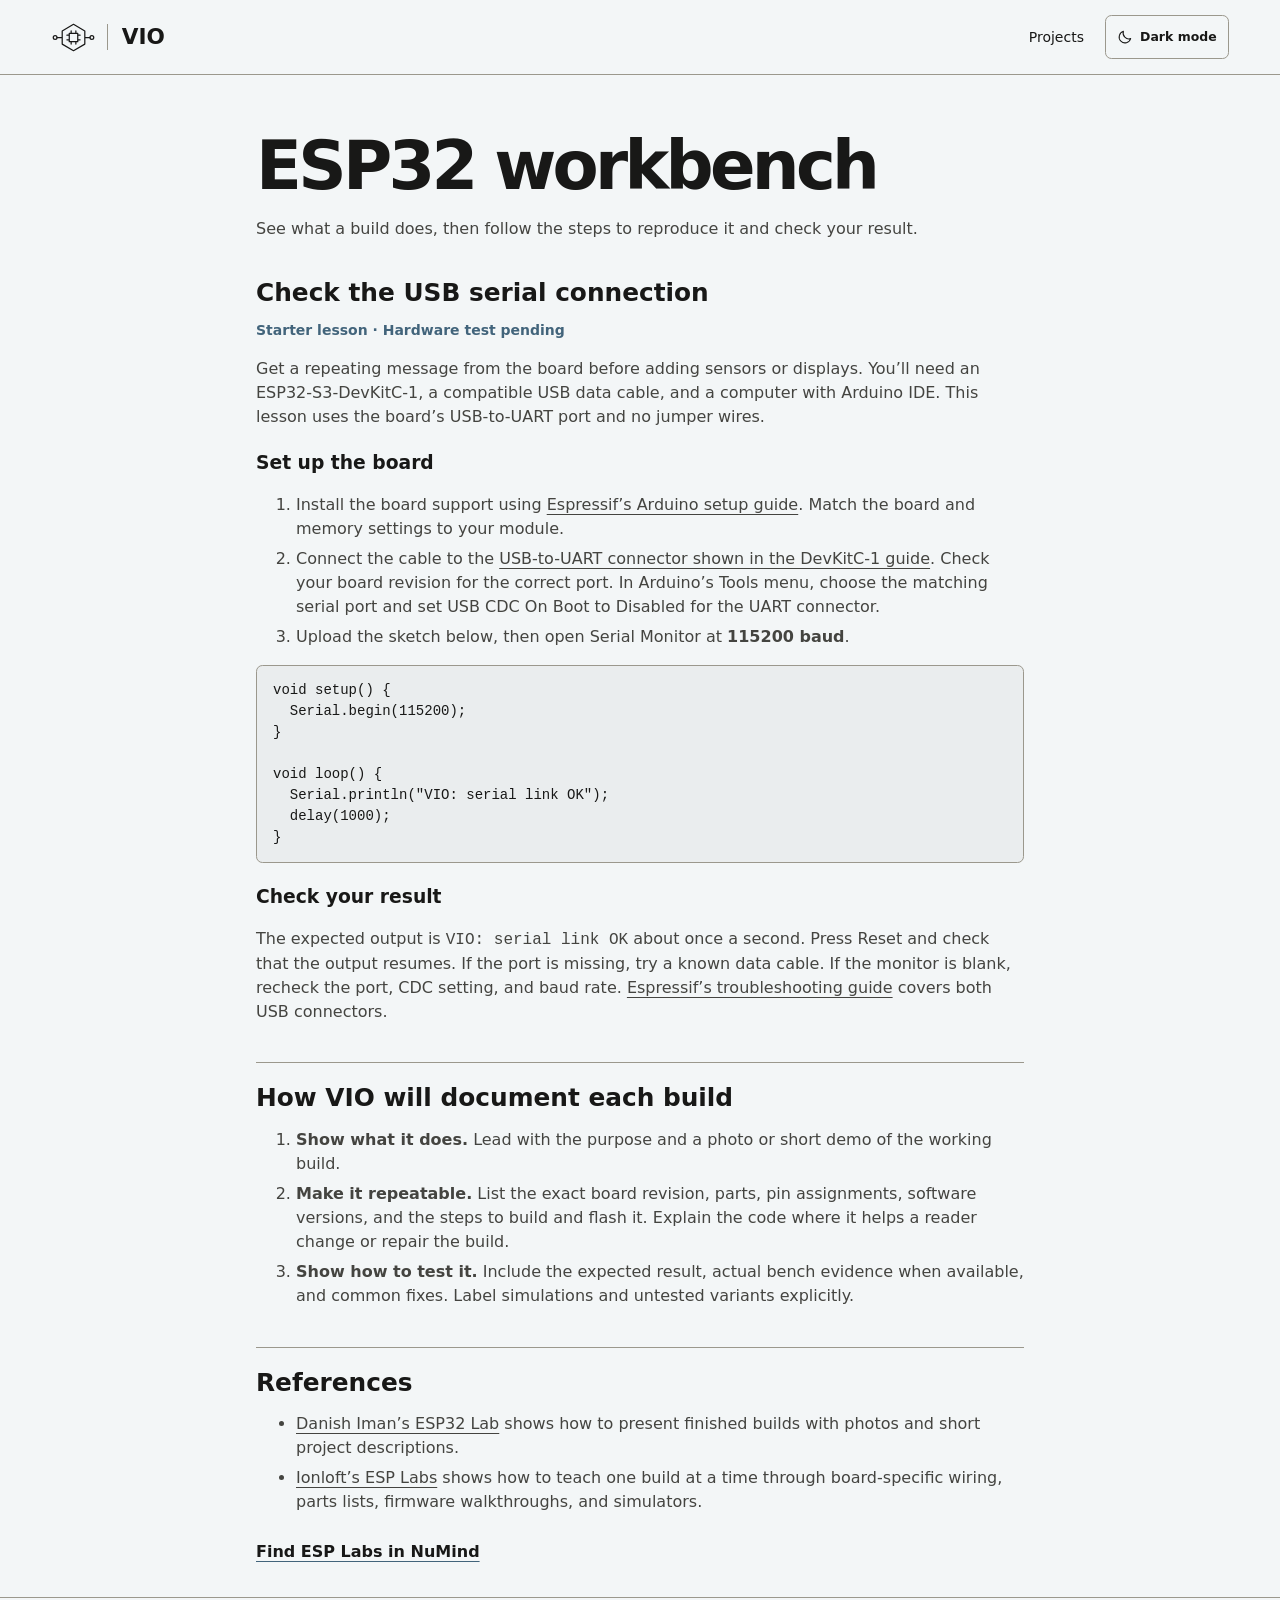
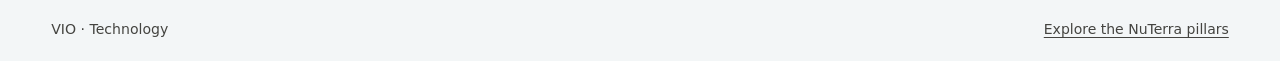
==== esp32.html @ 2448d749 "Publish VIO ESP32 workbench and serial starter lesson" ====
<!doctype html>
<html lang="en" class="vio">
<head>
  <meta charset="utf-8">
  <meta name="viewport" content="width=device-width, initial-scale=1">
  <title>ESP32 Workbench | VIO</title>
  <meta name="description" content="Start with a USB serial lesson for the ESP32-S3 and see how VIO documents hardware builds so others can reproduce them.">
  <link rel="canonical" href="https://deusordo.github.io/VIO/esp32.html">
  <link rel="icon" type="image/svg+xml" href="./favicon.svg">
  <meta property="og:type" content="website">
  <meta property="og:title" content="ESP32 Workbench | VIO">
  <meta property="og:description" content="A USB serial starter lesson and VIO’s format for documenting ESP32 builds.">
  <meta property="og:url" content="https://deusordo.github.io/VIO/esp32.html">
  <meta name="theme-color" content="#f3f6f7">
  <script src="./theme.js"></script>
  <link rel="stylesheet" href="./styles.css?v=esp32-workbench">
</head>
<body>
  <a class="skip" href="#content">Skip to content</a>
  <header class="site-header">
    <div class="wrap header-inner">
      <a class="identity" href="./"><span class="mark" aria-hidden="true"></span><span class="identity-name">VIO</span></a>
      <nav class="header-links" aria-label="Main navigation">
        <a href="./#project">Projects</a>
        <button class="theme-toggle" data-theme-toggle type="button" hidden>
          <svg class="theme-sun" viewBox="0 0 24 24" aria-hidden="true"><circle cx="12" cy="12" r="4"/><path d="M12 2v2m0 16v2M2 12h2m16 0h2M4.93 4.93l1.41 1.41m11.32 11.32 1.41 1.41m0-14.14-1.41 1.41M6.34 17.66l-1.41 1.41"/></svg>
          <svg class="theme-moon" viewBox="0 0 24 24" aria-hidden="true"><path d="M20.5 14.4A8.7 8.7 0 0 1 9.6 3.5 8.8 8.8 0 1 0 20.5 14.4Z"/></svg>
          <span data-theme-label>Theme</span>
        </button>
      </nav>
    </div>
  </header>
  <main class="wrap lab-guide" id="content" tabindex="-1">
    <h1>ESP32 workbench</h1>
    <p>See what a build does, then follow the steps to reproduce it and check your result.</p>

    <section class="work-section" id="serial-check" aria-labelledby="serial-heading">
      <h2 class="section-title" id="serial-heading">Check the USB serial connection</h2>
      <p class="lab-status">Starter lesson · Hardware test pending</p>
      <p>Get a repeating message from the board before adding sensors or displays. You’ll need an ESP32-S3-DevKitC-1, a compatible USB data cable, and a computer with Arduino IDE. This lesson uses the board’s USB-to-UART port and no jumper wires.</p>
      <h3>Set up the board</h3>
      <ol>
        <li>Install the board support using <a href="https://docs.espressif.com/projects/arduino-esp32/en/latest/installing.html">Espressif’s Arduino setup guide</a>. Match the board and memory settings to your module.</li>
        <li>Connect the cable to the <a href="https://docs.espressif.com/projects/esp-dev-kits/en/latest/esp32s3/esp32-s3-devkitc-1/user_guide_v1.1.html">USB-to-UART connector shown in the DevKitC-1 guide</a>. Check your board revision for the correct port. In Arduino’s Tools menu, choose the matching serial port and set USB CDC On Boot to Disabled for the UART connector.</li>
        <li>Upload the sketch below, then open Serial Monitor at <strong>115200 baud</strong>.</li>
      </ol>
      <pre tabindex="0" aria-label="Arduino sketch"><code id="serial-sketch">void setup() {
  Serial.begin(115200);
}

void loop() {
  Serial.println("VIO: serial link OK");
  delay(1000);
}</code></pre>
      <h3>Check your result</h3>
      <p>The expected output is <code>VIO: serial link OK</code> about once a second. Press Reset and check that the output resumes. If the port is missing, try a known data cable. If the monitor is blank, recheck the port, CDC setting, and baud rate. <a href="https://docs.espressif.com/projects/arduino-esp32/en/latest/troubleshooting.html">Espressif’s troubleshooting guide</a> covers both USB connectors.</p>
    </section>

    <section class="work-section" id="project-format" aria-labelledby="format-heading">
      <h2 class="section-title" id="format-heading">How VIO will document each build</h2>
      <ol>
        <li><strong>Show what it does.</strong> Lead with the purpose and a photo or short demo of the working build.</li>
        <li><strong>Make it repeatable.</strong> List the exact board revision, parts, pin assignments, software versions, and the steps to build and flash it. Explain the code where it helps a reader change or repair the build.</li>
        <li><strong>Show how to test it.</strong> Include the expected result, actual bench evidence when available, and common fixes. Label simulations and untested variants explicitly.</li>
      </ol>
    </section>

    <section class="work-section" aria-labelledby="inspiration-heading">
      <h2 class="section-title" id="inspiration-heading">References</h2>
      <ul>
        <li><a href="https://dimport.vercel.app/">Danish Iman’s ESP32 Lab</a> shows how to present finished builds with photos and short project descriptions.</li>
        <li><a href="https://ionloft.com/esp-labs/#/?lang=en">Ionloft’s ESP Labs</a> shows how to teach one build at a time through board-specific wiring, parts lists, firmware walkthroughs, and simulators.</li>
      </ul>
      <a class="work-link" href="../Numind/#esp-labs">Find ESP Labs in NuMind</a>
    </section>
  </main>
  <footer class="site-footer">
    <div class="wrap footer-inner">
      <p>VIO · Technology</p>
      <a href="../NuTerra/#ecosystem">Explore the NuTerra pillars</a>
    </div>
  </footer>
</body>
</html>
---- styles.css ----
*, *::before, *::after { box-sizing: border-box; }
:root {
  color-scheme: light dark;
  --paper: light-dark(var(--day), var(--night));
  --ink: light-dark(#181817, #f4f3f0);
  --muted: light-dark(#444440, #c1c3c4);
  --rule: light-dark(#9b988d, #777a7b);
  --accent: light-dark(var(--accent-day), var(--accent-night));
  --theme-outline: var(--rule);
  --theme-hover: light-dark(#00000009, #ffffff12);
  --serif: Georgia, 'Times New Roman', serif;
  --sans: system-ui, -apple-system, sans-serif;
  --heading: var(--serif);
  --copy: var(--serif);
  background: var(--paper);
  color: var(--ink);
  font: 1rem/1.5 var(--sans);
}
:root[data-theme="light"] { color-scheme: light; }
:root[data-theme="dark"] { color-scheme: dark; }
:root.vatra { --day: #f7f2e9; --night: #191613; --accent-day: #716939; --accent-night: #b6a873; }
:root.numind { --day: #f7f5f9; --night: #19171f; --accent-day: #75608e; --accent-night: #bda9d1; }
:root.vio { --day: #f3f6f7; --night: #121419; --accent-day: #42647b; --accent-night: #a0b9cb; --heading: var(--sans); --copy: var(--sans); }
body { display: flex; flex-direction: column; min-height: 100svh; margin: 0; }
.wrap { width: min(100% - clamp(2rem, 8vw, 8rem), 75rem); margin-inline: auto; }
a { color: inherit; text-underline-offset: .24em; }
a:focus-visible { outline: 2px solid currentColor; outline-offset: 4px; }
.skip { position: absolute; z-index: 1; inset: .5rem auto auto 1rem; padding: .65rem; background: var(--paper); transform: translateY(-160%); }
.skip:focus { transform: none; }
.site-header { border-bottom: 1px solid var(--rule); }
.header-inner, .footer-inner { display: flex; justify-content: space-between; align-items: center; flex-wrap: wrap; gap: .6rem 1.25rem; }
.header-inner { min-height: 4.65rem; padding-block: .4rem; }
.identity { display: inline-flex; align-items: center; gap: .7rem; width: fit-content; font: 650 1.35rem/1.2 var(--heading); text-decoration: none; }
.mark { display: block; flex: none; background: currentColor; mask: url('./mark.svg') center / contain no-repeat; }
.identity .mark { width: 2.8rem; height: 2.8rem; }
.identity-name { border-inline-start: 1px solid var(--rule); padding-inline-start: .85rem; }
.header-links { display: flex; align-items: center; flex-wrap: wrap; gap: .25rem 1.3rem; }
.header-links a, .footer-inner a { display: inline-flex; align-items: center; min-height: 2.75rem; font-size: .875rem; }
.header-links a { text-decoration: none; }
.header-links a:hover { text-decoration: underline; }
main { flex: 1; }
.hero { display: grid; grid-template-columns: minmax(0, 1fr) minmax(12rem, .56fr); align-items: center; gap: clamp(2rem, 5vw, 6rem); padding-block: clamp(2.2rem, 5.5vw, 6rem) clamp(1.9rem, 4vw, 4rem); }
h1, h2 { margin: 0; font-family: var(--heading); line-height: 1.05; }
h1 { font-size: clamp(3.9rem, 9vw, 8rem); font-weight: 600; letter-spacing: -.055em; }
.vio h1 { font-weight: 750; }
.tagline { margin: .55rem 0 .65rem; font: 500 clamp(1.45rem, 3vw, 2.2rem)/1.18 var(--copy); text-wrap: balance; }
.summary { max-width: 38rem; margin: 0; color: var(--muted); font-size: clamp(.98rem, 1.4vw, 1.125rem); }
.hero-mark { width: min(100%, 21rem); aspect-ratio: 1; margin-inline: auto; }
.numind .hero-mark { width: min(100%, 19rem); }
.focus { display: grid; grid-template-columns: repeat(3, minmax(0, 1fr)); margin: 0 0 clamp(2rem, 5vw, 4rem); padding: 1.35rem 0; border-block: 1px solid var(--rule); list-style: none; }
.focus li { padding-inline: clamp(.8rem, 2.5vw, 2rem); }
.focus li:first-child { padding-inline-start: 0; }
.focus li + li { border-inline-start: 1px solid var(--rule); }
.focus p { margin: .45rem 0 0; color: var(--muted); font-size: .97rem; }
.site-footer { border-top: 1px solid var(--rule); color: var(--muted); }
.footer-inner { min-height: 4rem; }
.footer-inner p { font-size: .88rem; }
@media (max-width: 620px) {
  .header-inner { gap: 0; }
  .identity { min-height: 2.75rem; }
  .header-links { gap: .2rem 1rem; }
  .header-links a { min-height: 2.4rem; }
  .hero { grid-template-columns: minmax(0, 1fr); gap: .35rem; }
  .hero-mark, .numind .hero-mark { width: min(58%, 12rem); }
  .focus { grid-template-columns: minmax(0, 1fr); padding: 0; }
  .focus li { padding: .95rem 0; }
  .focus li + li { border-inline-start: 0; border-top: 1px solid var(--rule); }
}

.theme-toggle {
  display: inline-flex;
  align-items: center;
  justify-content: center;
  gap: .45rem;
  flex: none;
  min-height: 2.75rem;
  padding: .35rem .7rem;
  border: 1px solid var(--theme-outline);
  border-radius: .4rem;
  color: inherit;
  background: transparent;
  font: 600 .78rem/1.2 system-ui, sans-serif;
  white-space: nowrap;
  cursor: pointer;
}
.theme-toggle[hidden], .theme-sun, :root[data-theme="dark"] .theme-moon { display: none; }
:root[data-theme="dark"] .theme-sun { display: block; }
.theme-toggle svg { width: 1rem; height: 1rem; fill: none; stroke: currentColor; stroke-width: 1.55; stroke-linecap: round; stroke-linejoin: round; }
.theme-toggle:hover { background: var(--theme-hover); }
.theme-toggle:focus-visible { outline: 2px solid currentColor; outline-offset: 3px; }

.work-link { display: inline-flex; align-items: center; gap: .45rem; min-height: 2.75rem; font-weight: 650; width: fit-content; text-decoration-color: var(--accent); }
.work-link svg { width: 1rem; height: 1rem; flex: none; fill: none; stroke: currentColor; stroke-width: 1.5; stroke-linecap: round; stroke-linejoin: round; }
.work-link:hover { text-decoration-color: currentColor; }
.hero-links, .project-links { display: flex; flex-wrap: wrap; gap: 0 1.2rem; margin-block-start: .55rem; }
.section-title { margin-block-end: .8rem; font-size: clamp(1.25rem, 2.3vw, 1.55rem); font-weight: 650; }
.focus { margin-block-end: 0; }
.focus h3 { margin: 0; font: 650 clamp(1.15rem, 2vw, 1.48rem)/1.2 var(--heading); }
html { scroll-padding-block-start: 1rem; }
.work-section { border-block-end: 1px solid var(--rule); padding-block: clamp(1.4rem, 3vw, 2.2rem); }
.work-section:last-child { border-block-end: 0; }
.project-grid { display: grid; grid-template-columns: repeat(2, minmax(0, 1fr)); column-gap: clamp(1.2rem, 3.5vw, 3rem); }
.project-story + .project-story { border-inline-start: 1px solid var(--rule); padding-inline-start: clamp(1.2rem, 3.5vw, 3rem); }
.project-story .project-stage { margin: 0 0 .3rem; color: var(--accent); font-size: .85rem; font-weight: 650; }
.project-story h3 { margin: 0; font: 650 clamp(1.12rem, 2vw, 1.35rem)/1.25 var(--heading); }
.project-story p { color: var(--muted); margin: .55rem 0 0; }
.reference-list, .question-list { display: grid; margin: 0; gap: 1rem clamp(1.2rem, 3.5vw, 3rem); }
.reference-list { grid-template-columns: repeat(3, minmax(0, 1fr)); }
.question-list { grid-template-columns: repeat(2, minmax(0, 1fr)); margin-block: 1.1rem .75rem; }
.question-list dt { font-weight: 650; }
.reference-list dd, .question-list dd { margin: .25rem 0 0; color: var(--muted); }
.lab-guide { width: min(100% - clamp(2rem, 8vw, 8rem), 48rem); padding-block-start: clamp(1.6rem, 5vw, 3rem); }
.lab-guide h1 { font-size: clamp(2.15rem, 6.8vw, 4.2rem); margin-block: .45rem .7rem; }
.lab-guide .work-section { padding-block: 1.4rem; }
.lab-guide p, .lab-guide li { color: var(--muted); }
.lab-guide h3 { margin-block: 1.25rem .4rem; }
.lab-guide li + li { margin-block-start: .4rem; }
.lab-guide pre { overflow-x: auto; margin-block: .75rem; padding: .85rem 1rem; background: var(--theme-hover); border: 1px solid var(--rule); border-radius: .4rem; font-size: .875rem; }
.lab-guide pre:focus-visible { outline: 2px solid currentColor; outline-offset: 3px; }
.lab-guide .lab-status { font-size: .875rem; font-weight: 650; color: var(--accent); }
@media (max-width: 620px) {
  .header-inner { gap: .25rem .65rem; }
  .header-links { gap: .2rem .65rem; }
  .hero { position: relative; padding-block: 1.8rem 1.65rem; }
  .hero h1 { padding-inline-end: 4.5rem; font-size: clamp(3rem, 12.2vw, 4.35rem); }
  .hero-mark, .numind .hero-mark { position: absolute; inset: 1.45rem 0 auto auto; width: clamp(3.8rem, 16vw, 5rem); }
  .project-grid, .reference-list, .question-list { grid-template-columns: minmax(0, 1fr); }
  .project-story + .project-story { border-inline-start: 0; border-block-start: 1px solid var(--rule); margin-block-start: 1rem; padding: 1rem 0 0; }
}
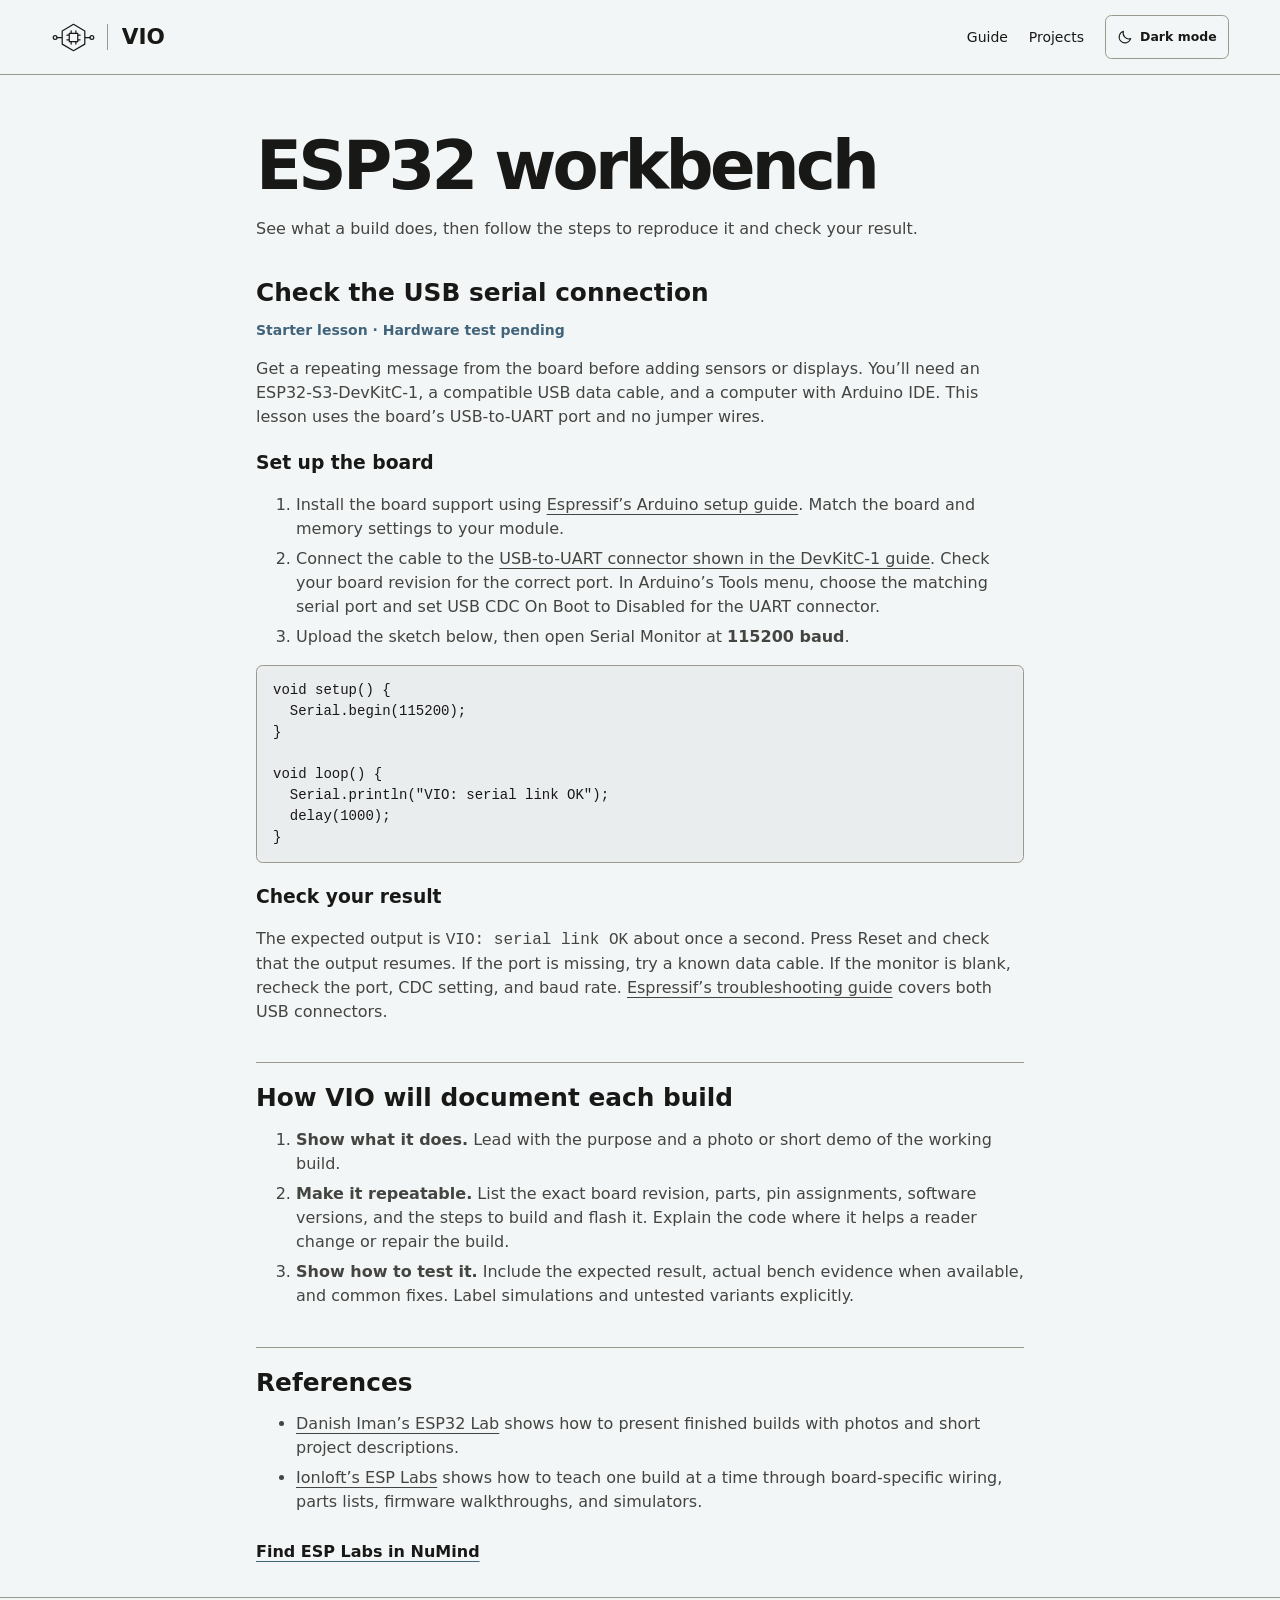
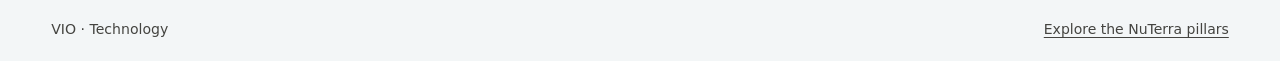
==== commit dc22f114: "Publish VIO ESP32 build and verification guide" ====
--- a/esp32.html
+++ b/esp32.html
@@ -21,7 +21,8 @@
     <div class="wrap header-inner">
       <a class="identity" href="./"><span class="mark" aria-hidden="true"></span><span class="identity-name">VIO</span></a>
       <nav class="header-links" aria-label="Main navigation">
-        <a href="./#project">Projects</a>
+        <a href="./guide.html">Guide</a>
+        <a href="./details.html#project">Projects</a>
         <button class="theme-toggle" data-theme-toggle type="button" hidden>
           <svg class="theme-sun" viewBox="0 0 24 24" aria-hidden="true"><circle cx="12" cy="12" r="4"/><path d="M12 2v2m0 16v2M2 12h2m16 0h2M4.93 4.93l1.41 1.41m11.32 11.32 1.41 1.41m0-14.14-1.41 1.41M6.34 17.66l-1.41 1.41"/></svg>
           <svg class="theme-moon" viewBox="0 0 24 24" aria-hidden="true"><path d="M20.5 14.4A8.7 8.7 0 0 1 9.6 3.5 8.8 8.8 0 1 0 20.5 14.4Z"/></svg>
@@ -71,7 +72,7 @@
         <li><a href="https://dimport.vercel.app/">Danish Iman’s ESP32 Lab</a> shows how to present finished builds with photos and short project descriptions.</li>
         <li><a href="https://ionloft.com/esp-labs/#/?lang=en">Ionloft’s ESP Labs</a> shows how to teach one build at a time through board-specific wiring, parts lists, firmware walkthroughs, and simulators.</li>
       </ul>
-      <a class="work-link" href="../Numind/#esp-labs">Find ESP Labs in NuMind</a>
+      <a class="work-link" href="../Numind/details.html#esp-labs">Find ESP Labs in NuMind</a>
     </section>
   </main>
   <footer class="site-footer">
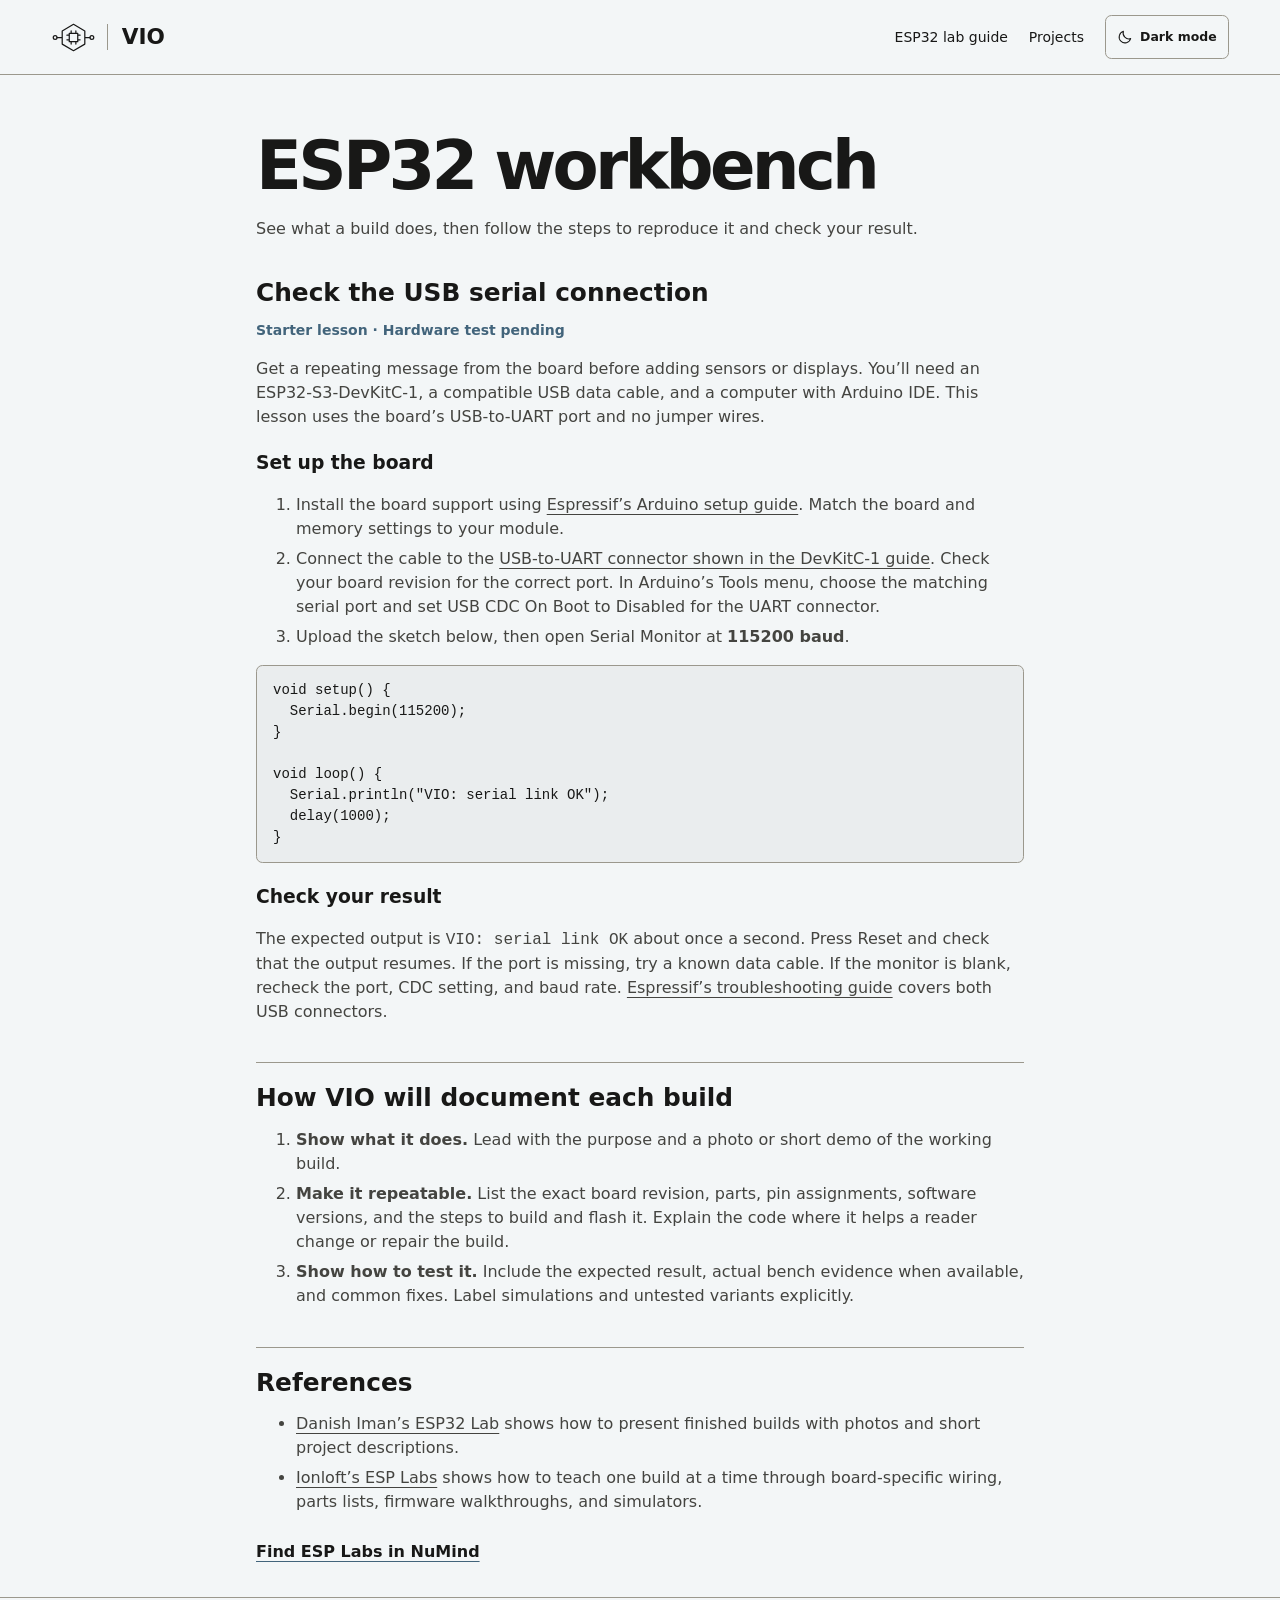
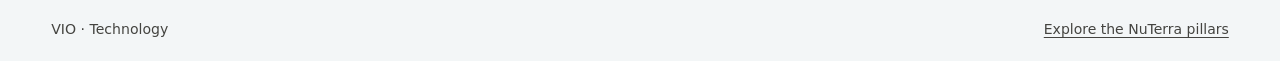
==== commit 2541e0fd: "Expand practical offline and resilience guides" ====
--- a/esp32.html
+++ b/esp32.html
@@ -21,7 +21,7 @@
     <div class="wrap header-inner">
       <a class="identity" href="./"><span class="mark" aria-hidden="true"></span><span class="identity-name">VIO</span></a>
       <nav class="header-links" aria-label="Main navigation">
-        <a href="./guide.html">Guide</a>
+        <a href="./esp32-guide.html">ESP32 lab guide</a>
         <a href="./details.html#project">Projects</a>
         <button class="theme-toggle" data-theme-toggle type="button" hidden>
           <svg class="theme-sun" viewBox="0 0 24 24" aria-hidden="true"><circle cx="12" cy="12" r="4"/><path d="M12 2v2m0 16v2M2 12h2m16 0h2M4.93 4.93l1.41 1.41m11.32 11.32 1.41 1.41m0-14.14-1.41 1.41M6.34 17.66l-1.41 1.41"/></svg>
